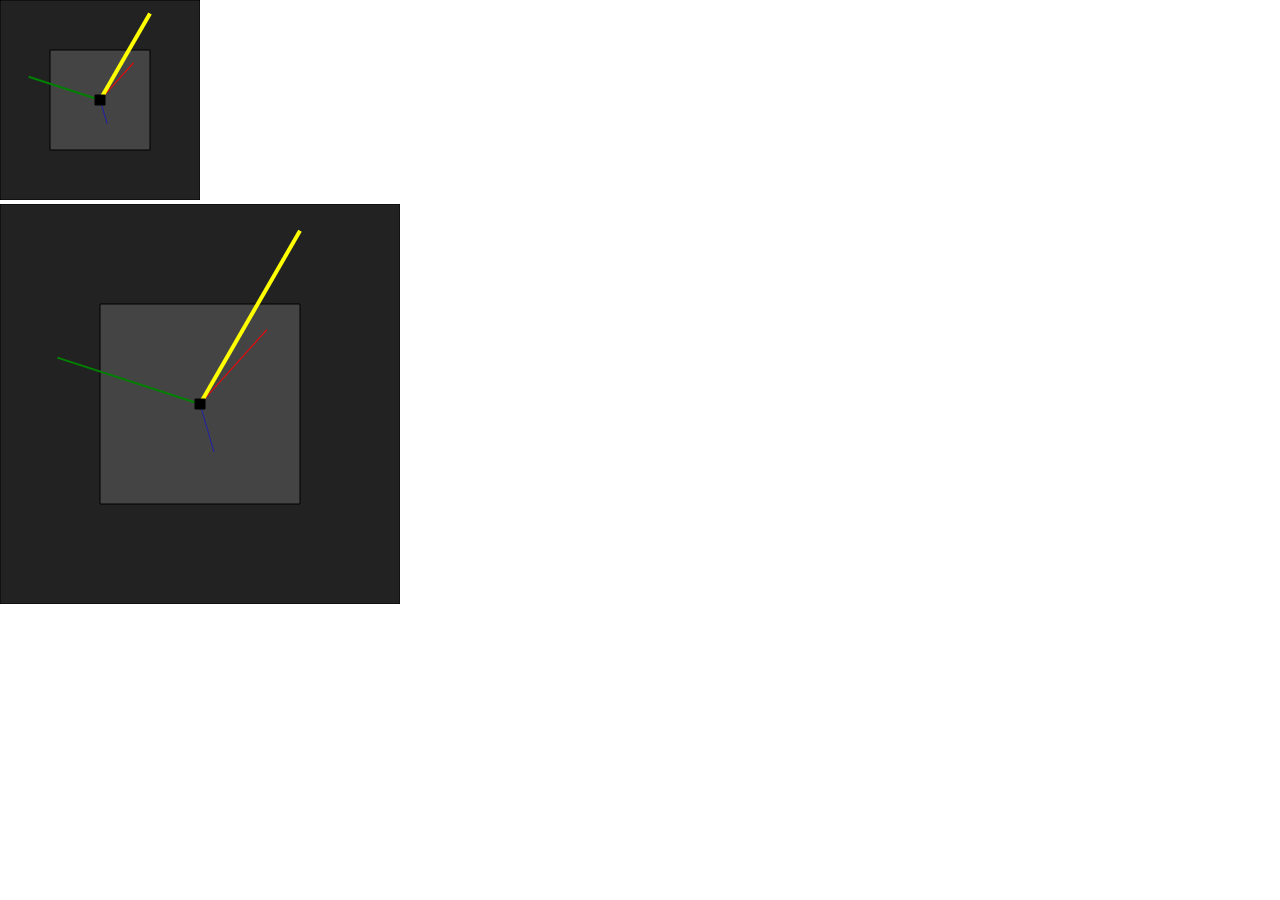
==== index.html @ ca458cd0 "Clean & Improve relativness" ====
<!DOCTYPE html>
<html>
<head>
<title>Graphit</title>
<link rel="stylesheet"
	href="css/jquery-ui.css">
<script src="lib/jquery-1.10.2.js"></script>
<script src="lib/jquery-ui.js"></script>
<link rel="stylesheet" href="css/style.css">
<!-- data-main attribute tells require.js to load
             scripts/main.js after require.js loads. -->
<script data-main="app" src="lib/require.js"></script>
</head>
<body>
<div class="clock-container">
	<canvas id="MyClock">l</canvas>
</div>
<div class="clock-container">
	<canvas id="MyClock2">l</canvas>
</div>
</body>
</html>
---- css/style.css ----
* {
	margin: 0;
}
html, body {
	height: 100%;s
}

.ui-widget {
	border-style: inset;
	border-width: 2px;
	border-color: grey;
	height: auto !important;
	clear: right;
}
.ui-widget > .header {
	min-height: 0.75em;
	text-align: center;
	vertical-align: middle;
	border-style: None;
	border-width: 2px;
	border-color: grey;
	font-size: 1em;
}
.ui-widget > .content {
	min-height: 100%;
	height: auto !important;
	height: 100%;
	margin: 0 auto -4em;
	border-style: outset;
	border-width: 1px;
	border-color: grey;
	background-color: grey;
	overflow: auto;
}
.ui-widget > .footer {
	height: 2em;
	border-style: none None None None;
	border-width: 2px;
	border-color: grey;
	margin: 0 4em 0 0;
	clear: both;
	font-size: 0.5em;
	text-align: right;
}
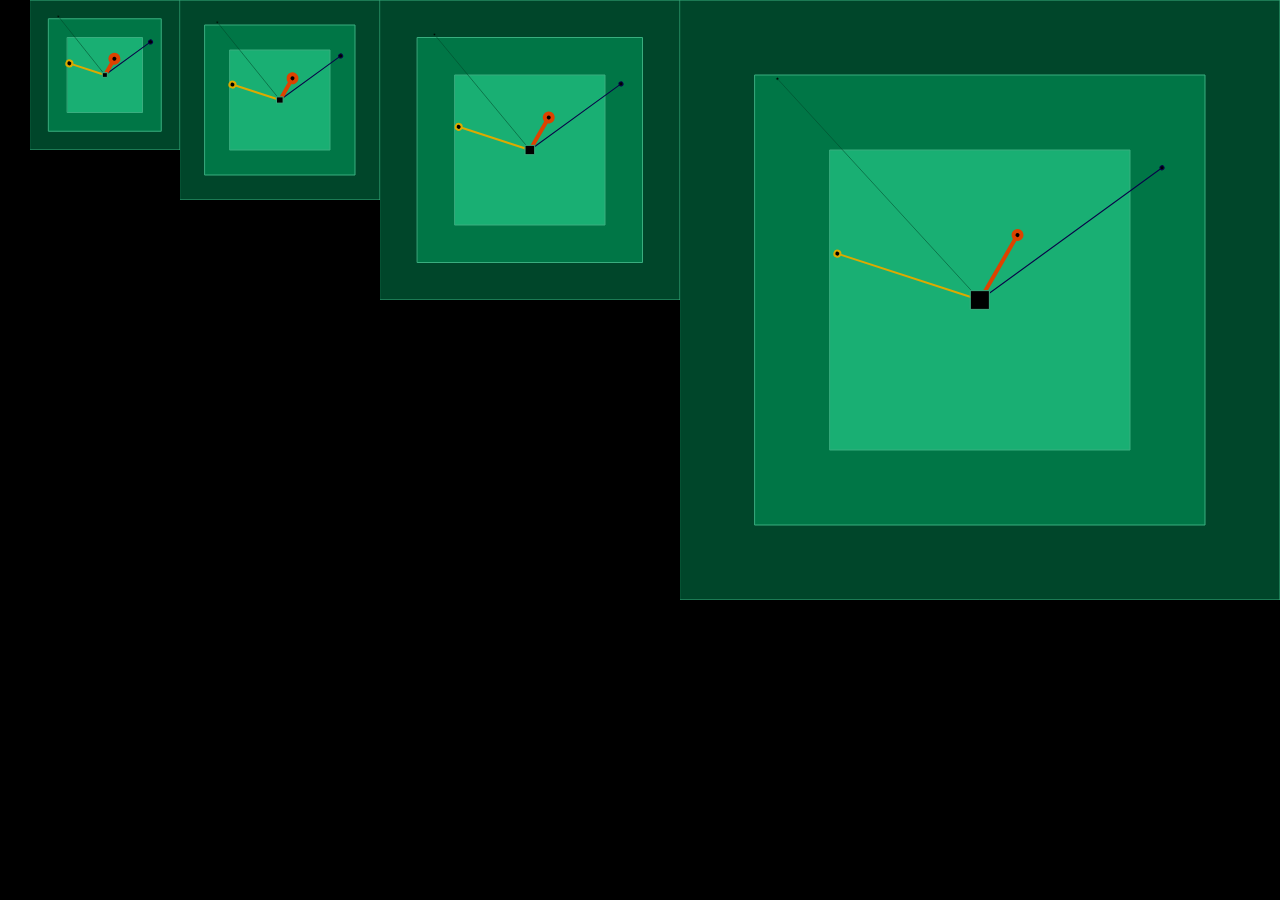
==== commit b9b29eb7: "MultiClock speed improvment" ====
--- a/index.html
+++ b/index.html
@@ -13,10 +13,16 @@
 </head>
 <body>
 <div class="clock-container">
-	<canvas id="MyClock">l</canvas>
+	<canvas id="MyClock1">l</canvas>
 </div>
 <div class="clock-container">
 	<canvas id="MyClock2">l</canvas>
 </div>
+<div class="clock-container">
+	<canvas id="MyClock3">l</canvas>
+</div>
+<div class="clock-container">
+	<canvas id="MyClock4">l</canvas>
+</div>
 </body>
 </html>
--- a/css/style.css
+++ b/css/style.css
@@ -2,9 +2,14 @@
 	margin: 0;
 }
 html, body {
-	height: 100%;s
+	height: 100%;
+	width: 100%;
+	overflow: hidden;
+	background-color: black;
 }
-
+.clock-container {
+	float: right;
+}
 .ui-widget {
 	border-style: inset;
 	border-width: 2px;
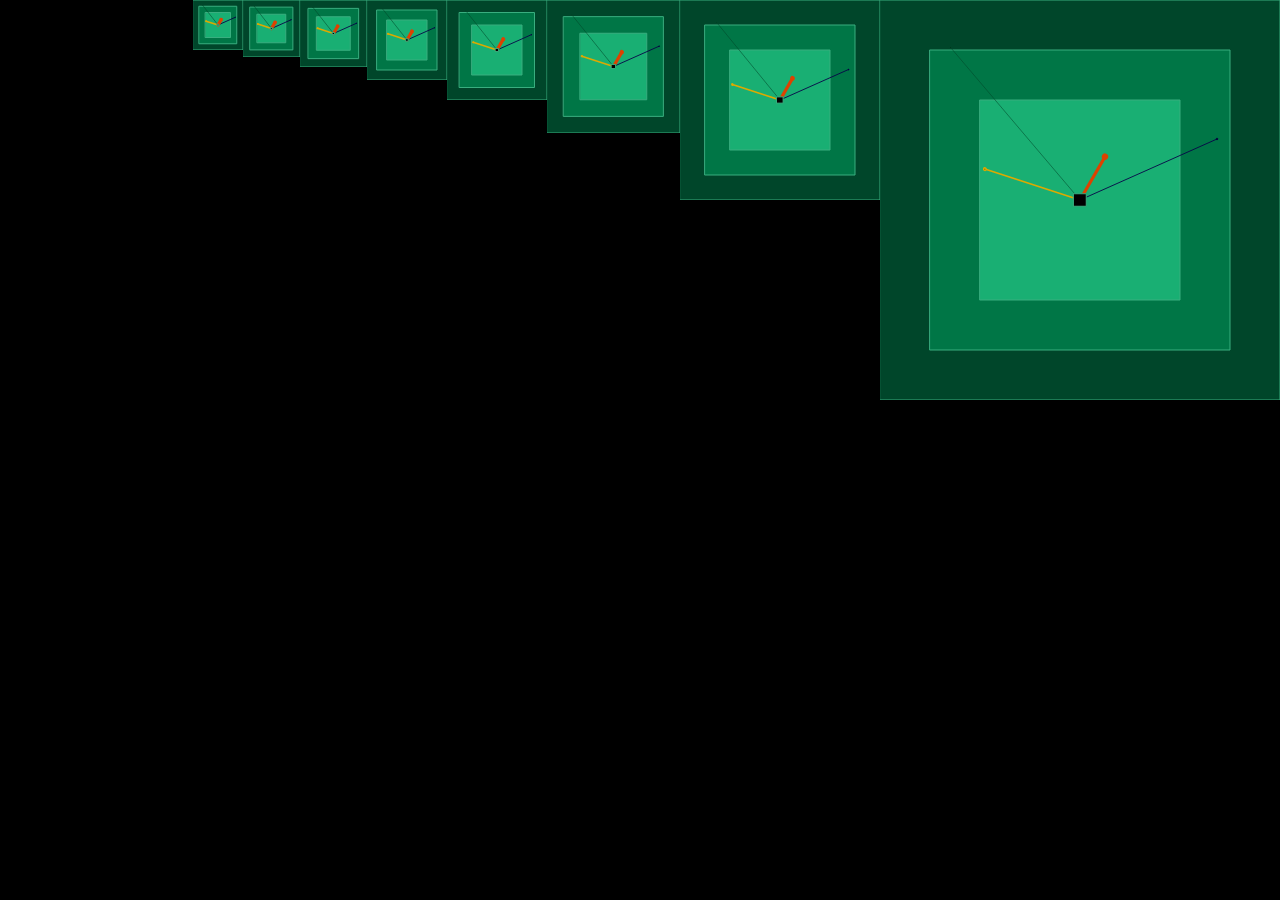
==== commit 7a3a9a49: "Cosmetic" ====
--- a/index.html
+++ b/index.html
@@ -24,5 +24,17 @@
 <div class="clock-container">
 	<canvas id="MyClock4">l</canvas>
 </div>
+<div class="clock-container">
+	<canvas id="MyClock5">l</canvas>
+</div>
+<div class="clock-container">
+	<canvas id="MyClock6">l</canvas>
+</div>
+<div class="clock-container">
+	<canvas id="MyClock7">l</canvas>
+</div>
+<div class="clock-container">
+	<canvas id="MyClock8">l</canvas>
+</div>
 </body>
 </html>
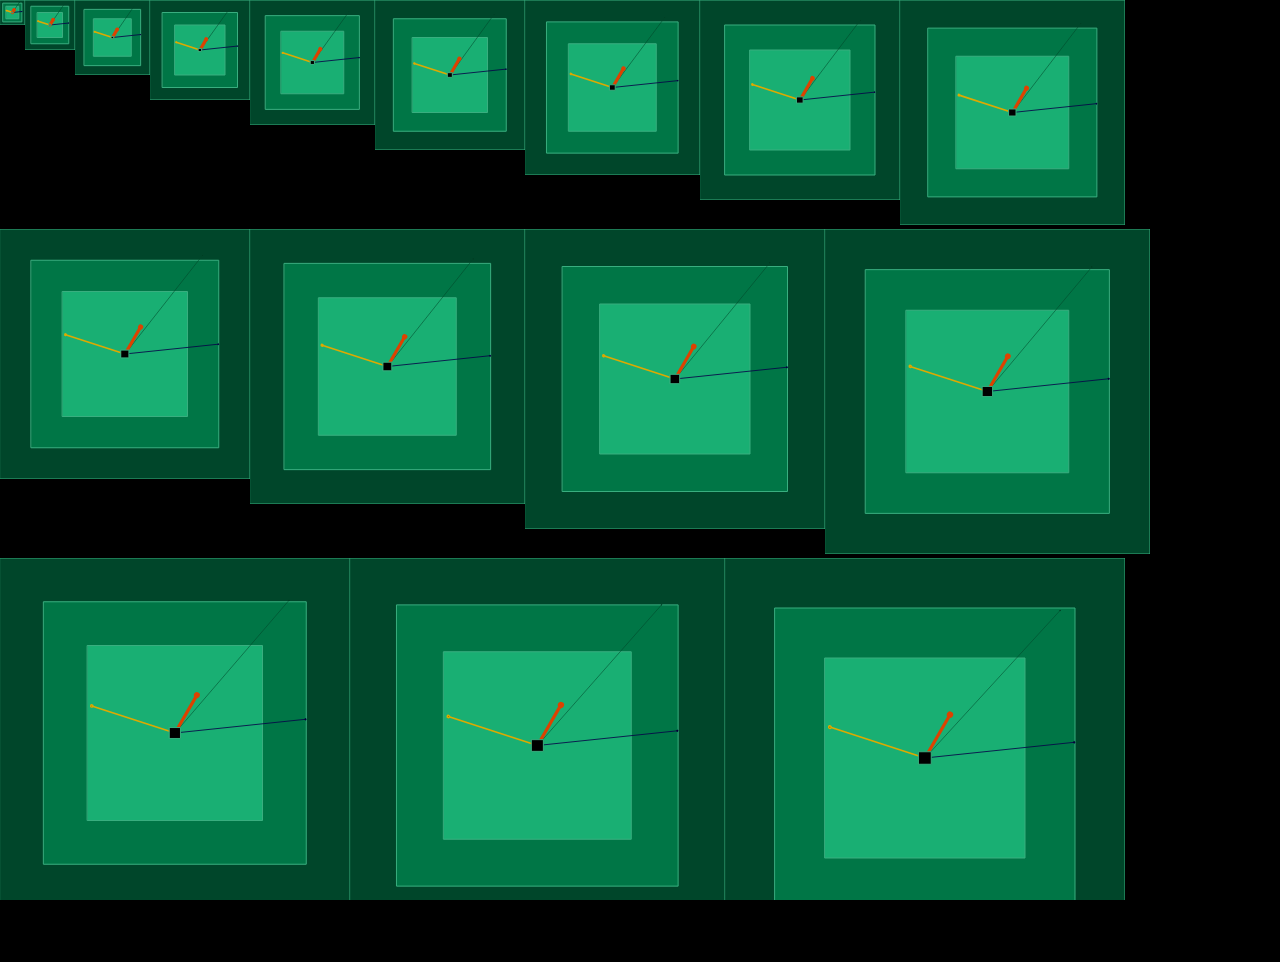
==== commit 70f1b121: "Cosmetic" ====
--- a/index.html
+++ b/index.html
@@ -12,29 +12,5 @@
 <script data-main="app" src="lib/require.js"></script>
 </head>
 <body>
-<div class="clock-container">
-	<canvas id="MyClock1">l</canvas>
-</div>
-<div class="clock-container">
-	<canvas id="MyClock2">l</canvas>
-</div>
-<div class="clock-container">
-	<canvas id="MyClock3">l</canvas>
-</div>
-<div class="clock-container">
-	<canvas id="MyClock4">l</canvas>
-</div>
-<div class="clock-container">
-	<canvas id="MyClock5">l</canvas>
-</div>
-<div class="clock-container">
-	<canvas id="MyClock6">l</canvas>
-</div>
-<div class="clock-container">
-	<canvas id="MyClock7">l</canvas>
-</div>
-<div class="clock-container">
-	<canvas id="MyClock8">l</canvas>
-</div>
 </body>
 </html>
--- a/css/style.css
+++ b/css/style.css
@@ -8,7 +8,7 @@
 	background-color: black;
 }
 .clock-container {
-	float: right;
+	float: left;
 }
 .ui-widget {
 	border-style: inset;
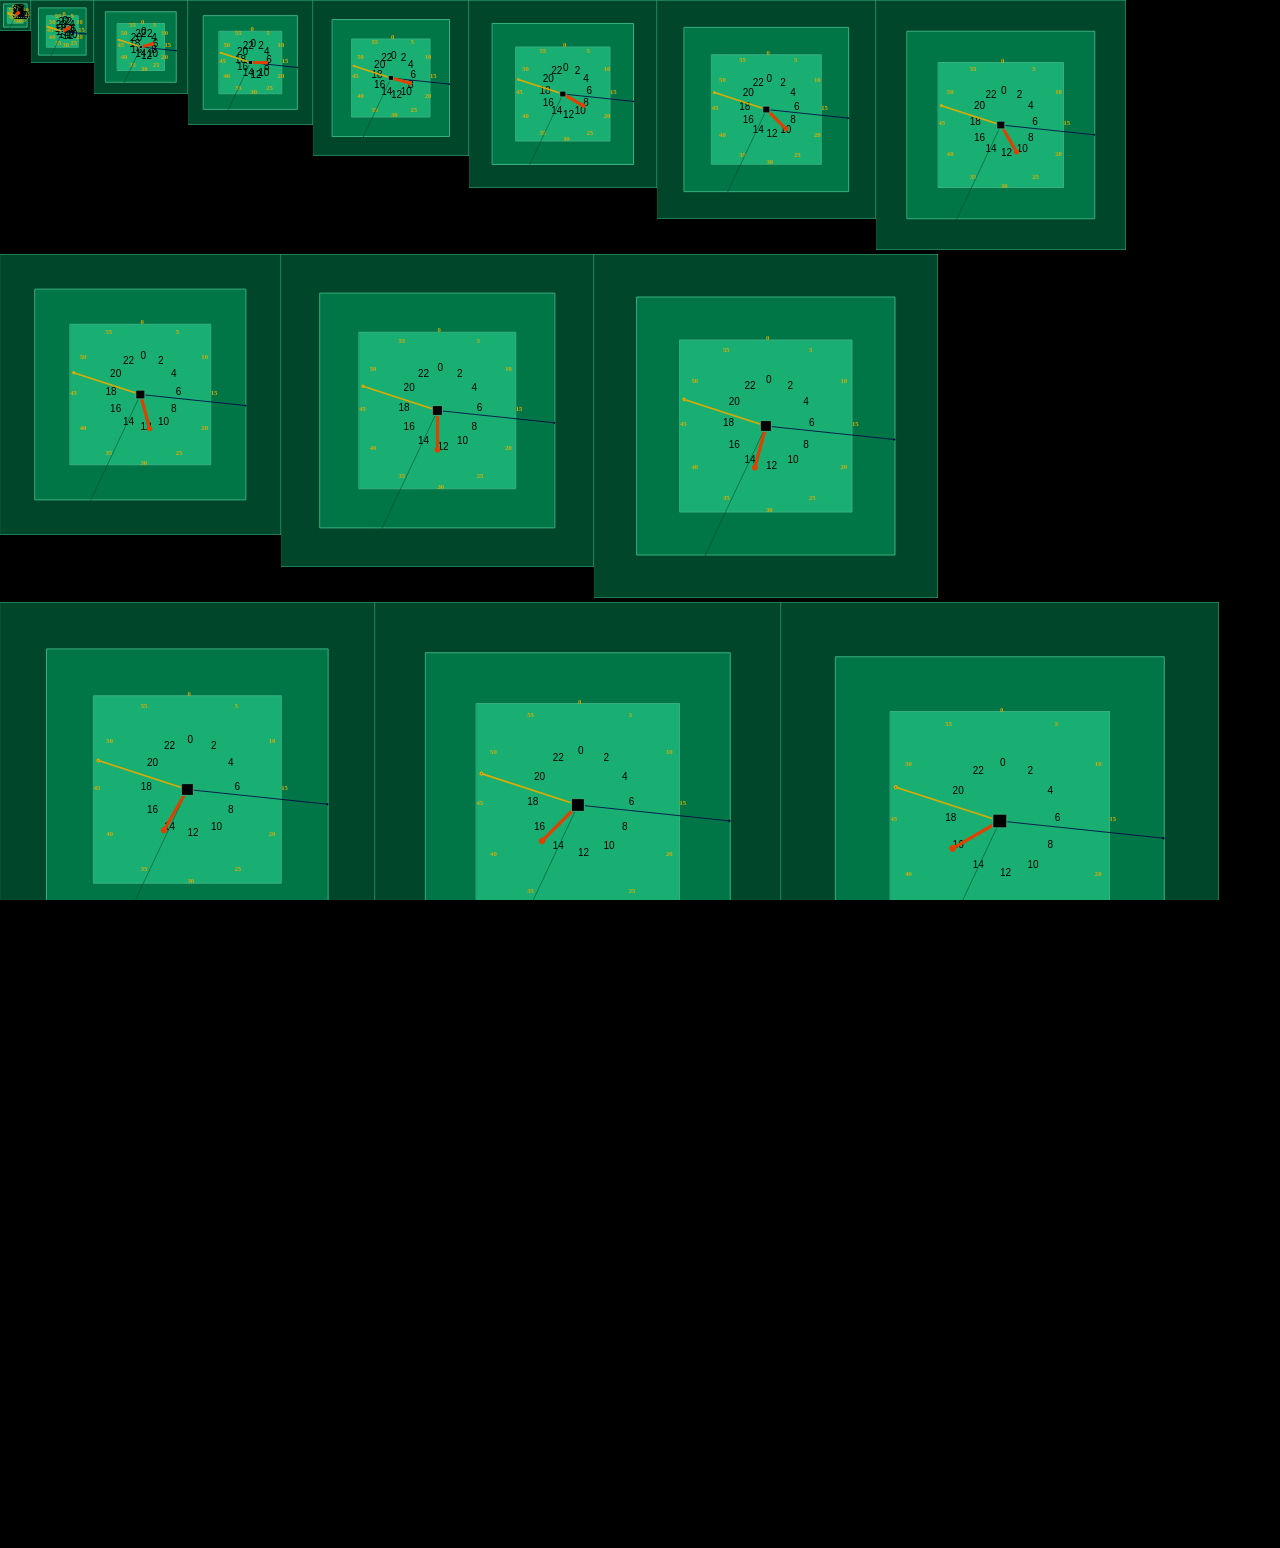
==== commit a6e7beae: "Adding labels" ====
--- a/index.html
+++ b/index.html
@@ -7,8 +7,6 @@
 <script src="lib/jquery-1.10.2.js"></script>
 <script src="lib/jquery-ui.js"></script>
 <link rel="stylesheet" href="css/style.css">
-<!-- data-main attribute tells require.js to load
-             scripts/main.js after require.js loads. -->
 <script data-main="app" src="lib/require.js"></script>
 </head>
 <body>
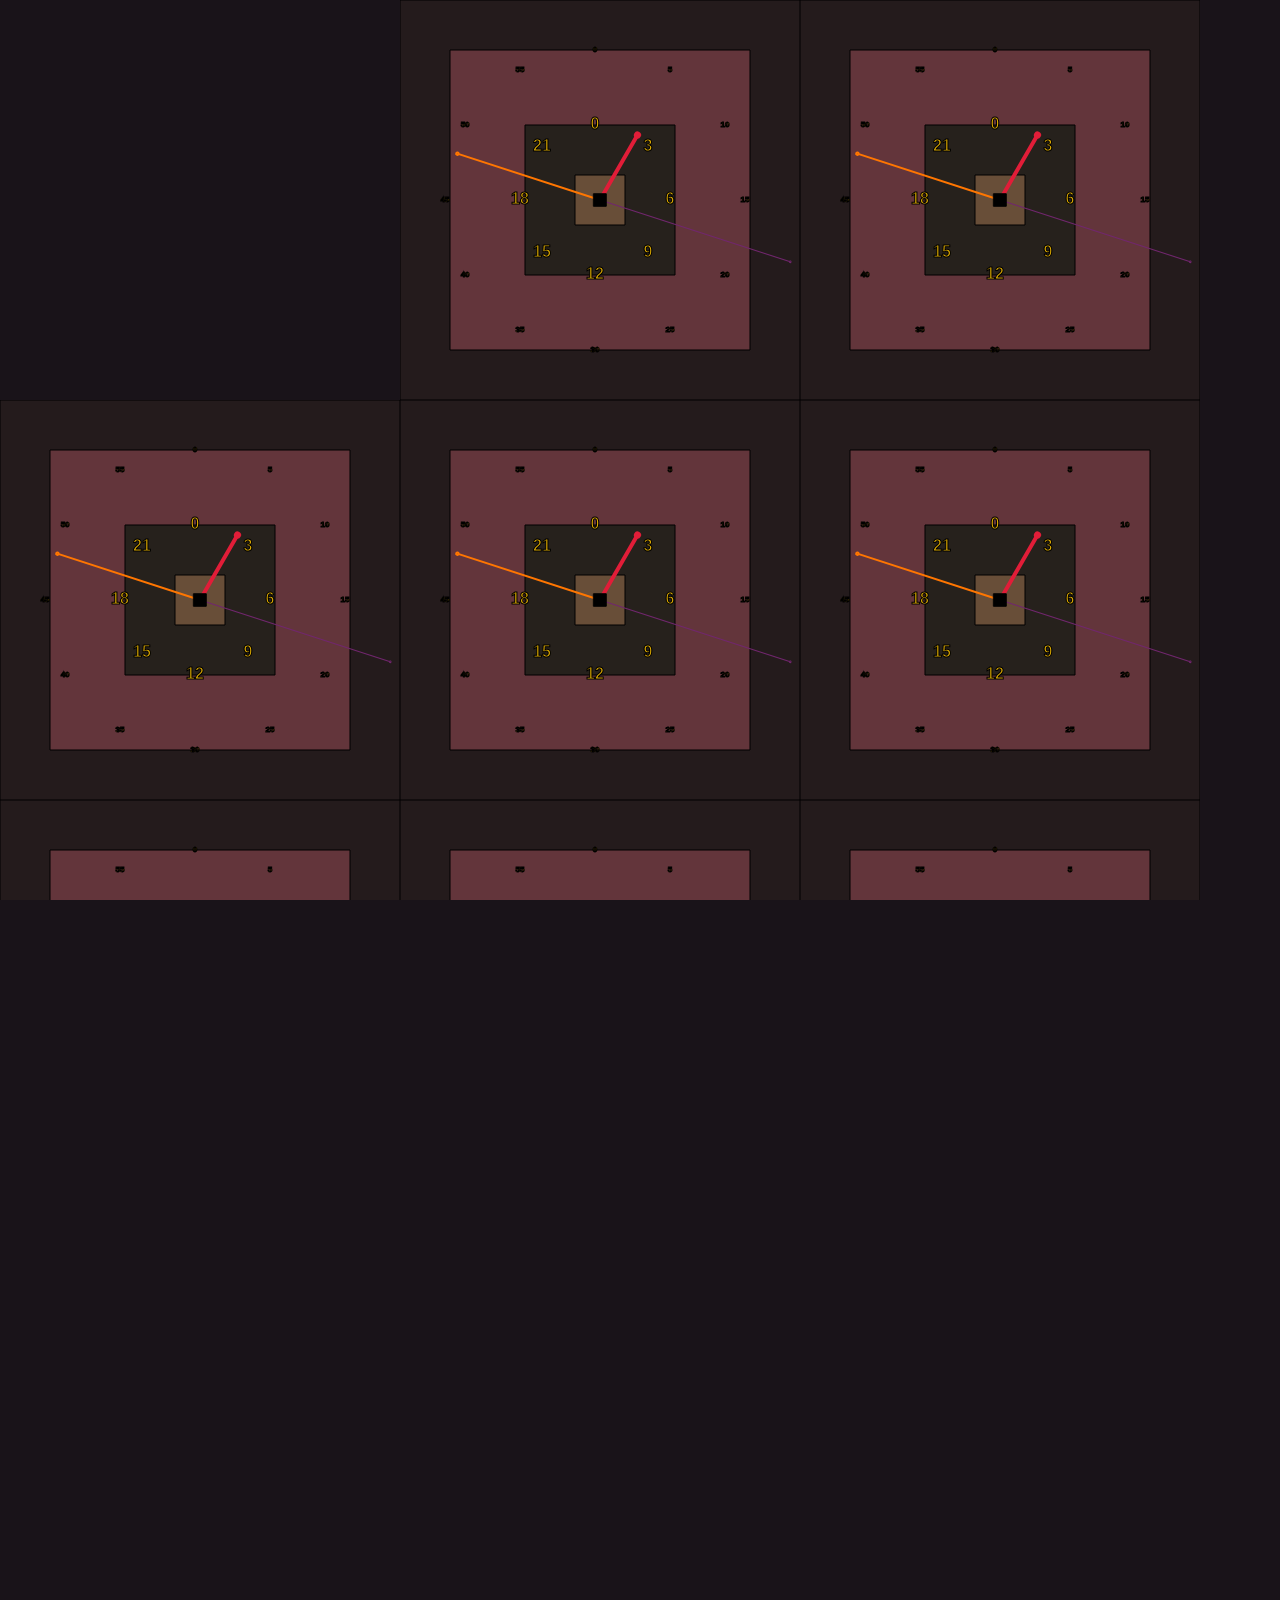
==== commit 677a639a: "Update!" ====
--- a/index.html
+++ b/index.html
@@ -2,8 +2,7 @@
 <html>
 <head>
 <title>Graphit</title>
-<link rel="stylesheet"
-	href="css/jquery-ui.css">
+<link rel="stylesheet" href="css/jquery-ui.css">
 <script src="lib/jquery-1.10.2.js"></script>
 <script src="lib/jquery-ui.js"></script>
 <link rel="stylesheet" href="css/style.css">
--- a/css/style.css
+++ b/css/style.css
@@ -1,15 +1,20 @@
 * {
 	margin: 0;
 }
-html, body {
+
+html,body {
 	height: 100%;
 	width: 100%;
 	overflow: hidden;
-	background-color: black;
+	background-color: #191319;
 }
+
 .clock-container {
 	float: left;
+	margin: 0;
+	padding: 0;
 }
+
 .ui-widget {
 	border-style: inset;
 	border-width: 2px;
@@ -17,7 +22,8 @@
 	height: auto !important;
 	clear: right;
 }
-.ui-widget > .header {
+
+.ui-widget>.header {
 	min-height: 0.75em;
 	text-align: center;
 	vertical-align: middle;
@@ -26,7 +32,8 @@
 	border-color: grey;
 	font-size: 1em;
 }
-.ui-widget > .content {
+
+.ui-widget>.content {
 	min-height: 100%;
 	height: auto !important;
 	height: 100%;
@@ -37,7 +44,8 @@
 	background-color: grey;
 	overflow: auto;
 }
-.ui-widget > .footer {
+
+.ui-widget>.footer {
 	height: 2em;
 	border-style: none None None None;
 	border-width: 2px;
@@ -46,5 +54,4 @@
 	clear: both;
 	font-size: 0.5em;
 	text-align: right;
-}
-
+}
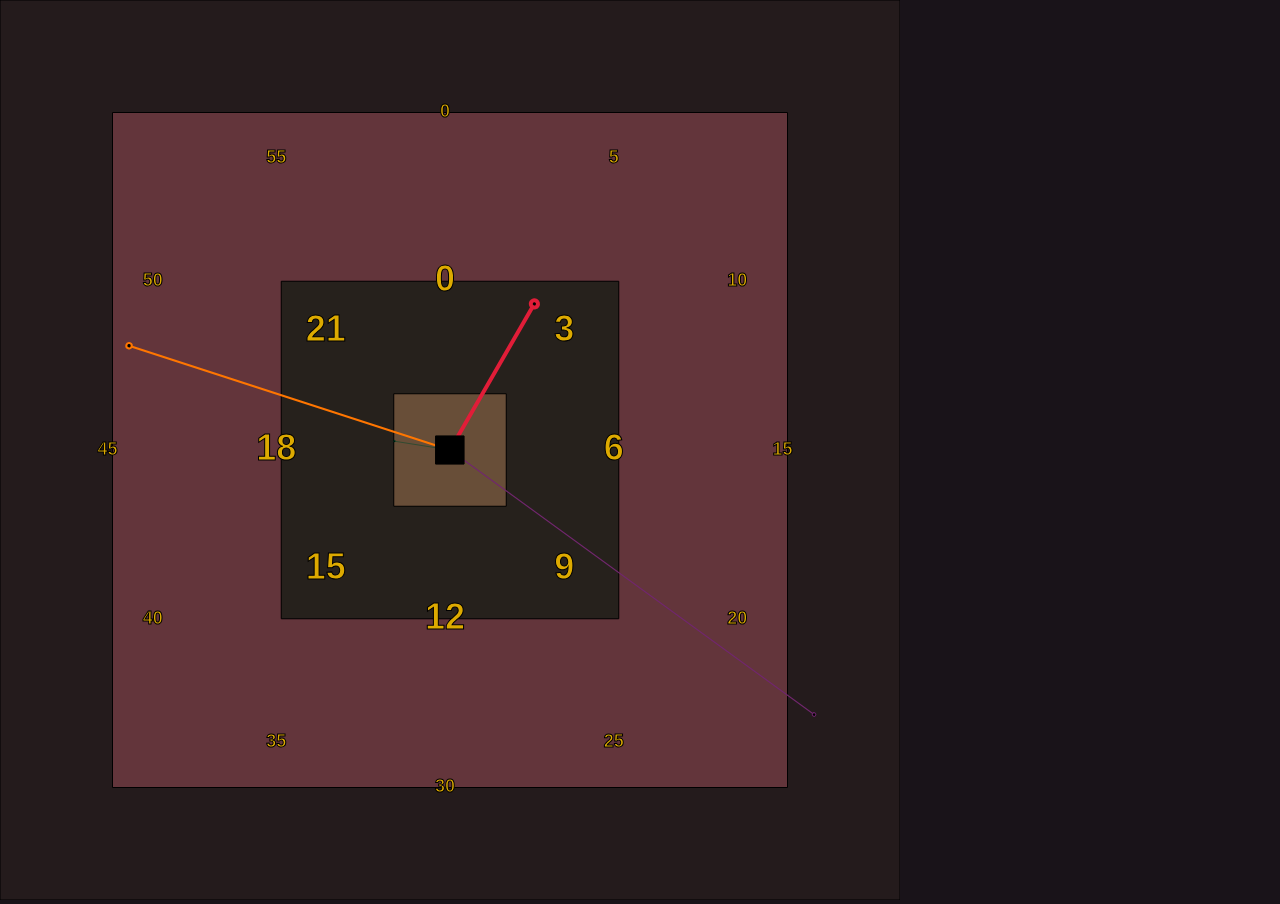
==== commit ff85448c: "Testing require Optimizer" ====
--- a/index.html
+++ b/index.html
@@ -6,7 +6,18 @@
 <script src="lib/jquery-1.10.2.js"></script>
 <script src="lib/jquery-ui.js"></script>
 <link rel="stylesheet" href="css/style.css">
-<script data-main="app" src="lib/require.js"></script>
+<!-- <script data-main="app" src="lib/require.js"></script> -->
+<script src="lib/require.js"></script>
+        <script>
+            require.config({
+                paths: {
+                    //Comment out this line to go back to loading
+                    //the non-optimized main.js source file.
+                    "app": "app-built"
+                }
+            });
+            require(["app"]);
+        </script>
 </head>
 <body>
 </body>
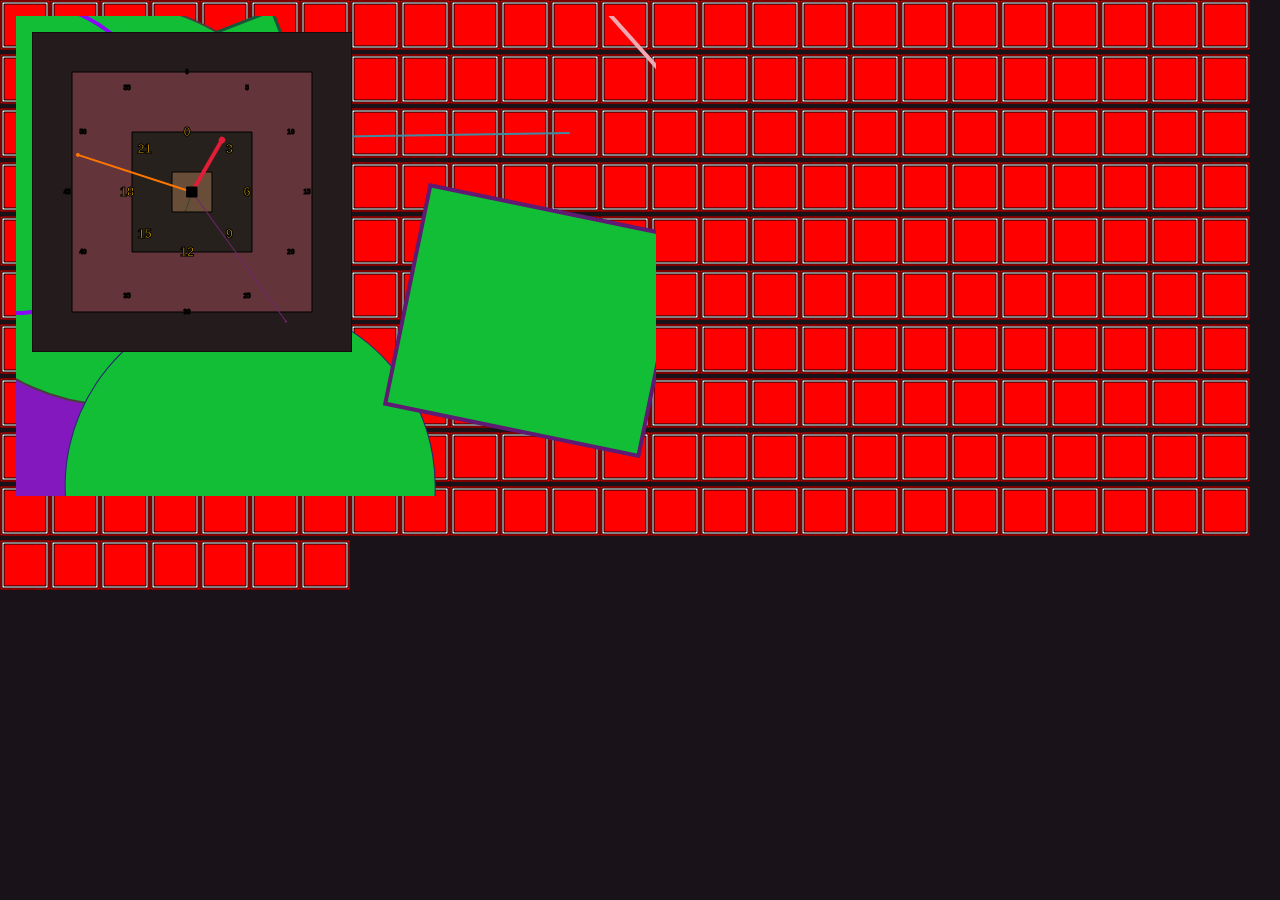
==== commit 15d9f111: "Implementing tree/node Playing with canvas (test/randart)" ====
--- a/index.html
+++ b/index.html
@@ -6,18 +6,7 @@
 <script src="lib/jquery-1.10.2.js"></script>
 <script src="lib/jquery-ui.js"></script>
 <link rel="stylesheet" href="css/style.css">
-<!-- <script data-main="app" src="lib/require.js"></script> -->
-<script src="lib/require.js"></script>
-        <script>
-            require.config({
-                paths: {
-                    //Comment out this line to go back to loading
-                    //the non-optimized main.js source file.
-                    "app": "app-built"
-                }
-            });
-            require(["app"]);
-        </script>
+<script data-main="app" src="lib/require.js"></script>
 </head>
 <body>
 </body>
